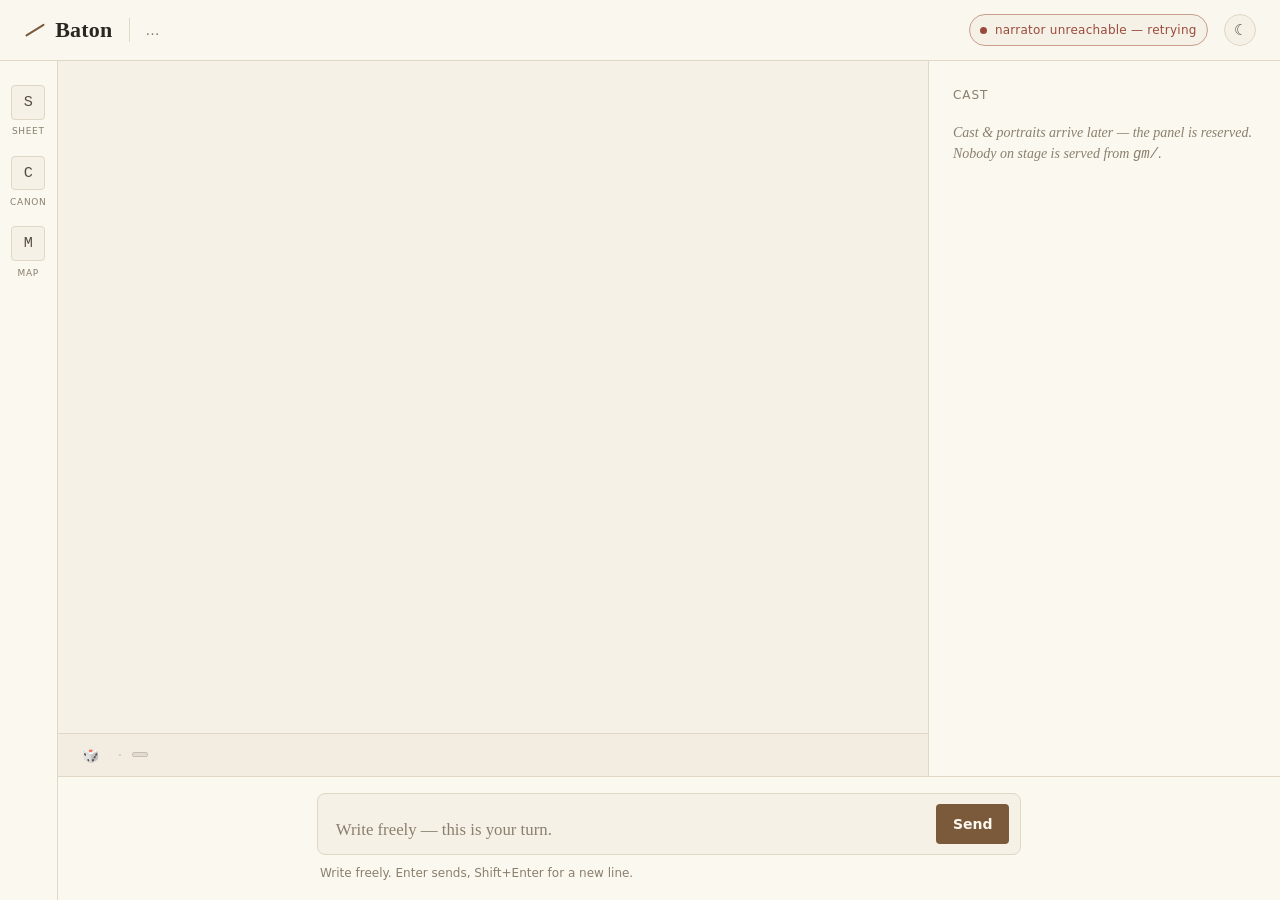
==== ui/index.html @ a48ba57d "Add ui/: browser viewport with a spoiler membrane A read-mostly observer for a Baton story. Closes t" ====
<!-- Baton UI — live app. Backend-driven (server.py) over Server-Sent
     Events. Same token contract + components as the showcase (demo.html);
     the demo apparatus and skin switcher are gone. A story ships its own
     skin as ui/theme.css, loaded below as /story/theme.css. -->
<!DOCTYPE html>
<html lang="en" data-theme="default" data-mode="light">
<head>
<meta charset="UTF-8">
<meta name="viewport" content="width=device-width, initial-scale=1">
<title>Baton</title>
<link rel="stylesheet" href="styles.css">
<!-- the story's own skin (404s harmlessly if the story ships none) -->
<link rel="stylesheet" href="/story/theme.css">
</head>
<body>
<div class="app" data-sheet="false">

  <!-- ============================ TOP BAR ============================ -->
  <header class="topbar">
    <span class="brand"><span class="brand__baton"></span>Baton</span>
    <span class="topbar__story" id="story-title">…</span>
    <span class="topbar__spacer"></span>

    <div class="session" id="session" data-state="connecting" title="Session state">
      <span class="session__dot"></span>
      <span id="session-label">connecting…</span>
    </div>

    <button class="mode-toggle" id="mode-toggle" title="Toggle light / dark">☾</button>
  </header>

  <!-- ============================ LEFT RAIL ============================ -->
  <nav class="rail" aria-label="Story files">
    <button class="rail__tab" data-pull="sheet" data-file="sheet.md" title="Sheet · sheet.md">
      <span class="rail__mark">S<span class="rail__live"></span></span>
      <span class="rail__name">Sheet</span>
    </button>
    <button class="rail__tab" data-pull="canon" data-file="surface.md" title="Canon · surface.md">
      <span class="rail__mark">C<span class="rail__live"></span></span>
      <span class="rail__name">Canon</span>
    </button>
    <button class="rail__tab" data-pull="map" data-file="map.md" title="Map · map.md">
      <span class="rail__mark">M<span class="rail__live"></span></span>
      <span class="rail__name">Map</span>
    </button>
  </nav>

  <!-- ============================ STREAM ============================ -->
  <main class="stream" id="stream">
    <div class="stream__inner">

      <!-- resume banner — a bookmark ribbon (shown only if the story ships ## Resume) -->
      <aside class="resume" id="resume" hidden>
        <span class="resume__ribbon"></span>
        <div class="resume__eyebrow">Resume · pick up the baton</div>
        <p class="resume__where" id="resume-where"></p>
        <p class="resume__next" id="resume-next-line" hidden>Next: <b id="resume-next"></b></p>
        <button class="resume__dismiss" id="resume-dismiss" title="Dismiss" aria-label="Dismiss">×</button>
      </aside>

      <!-- the story, appended in arrival order: prose / turn / roll -->
      <div id="stream-flow"></div>

    </div>
  </main>

  <!-- ============================ NOTARY ============================ -->
  <div class="notary" id="notary" title="GM provenance — that the world reacted, and when; never what" hidden>
    <span class="notary__glyph">🎲</span>
    <span class="notary__text" id="notary-text"></span>
    <span class="notary__sep">·</span>
    <span class="seal" id="notary-seal"></span>
    <span class="notary__time" id="notary-time"></span>
  </div>

  <!-- ============================ SIDEBAR (cast) ============================ -->
  <aside class="sidebar" id="sidebar">
    <div class="sidebar__inner">
      <section class="cast">
        <div class="panel__head"><span class="panel__title">Cast</span></div>
        <p class="cast__empty" id="cast-empty">Cast &amp; portraits arrive later — the panel is reserved. Nobody on stage is served from <span class="u-mono">gm/</span>.</p>
        <div class="cast__list" id="cast-list"></div>
      </section>
    </div>
  </aside>

  <!-- ============================ COMPOSER ============================ -->
  <div class="composer-bar">
    <div class="composer" id="composer" data-disabled="false">
      <div class="mobile-bar">
        <button class="mobile-bar__btn" data-pull="sheet">Sheet<span class="dot"></span></button>
        <button class="mobile-bar__btn" data-pull="canon">Canon</button>
        <button class="mobile-bar__btn" data-pull="map">Map</button>
        <button class="mobile-bar__btn" data-cast>Cast</button>
      </div>
      <div class="composer__chips"></div>
      <div class="composer__field">
        <textarea class="composer__input" id="composer-input" rows="1" placeholder="Write freely — this is your turn."></textarea>
        <button class="composer__send" id="composer-send">Send</button>
      </div>
      <p class="composer__hint" id="composer-hint"></p>
    </div>
  </div>

  <!-- ============================ PULL-OUT PANELS ============================ -->
  <div class="pullout" id="pullout" data-open="false" data-active="sheet" data-live="false">
    <div class="pullout__panel">
      <header class="pullout__head">
        <span class="pullout__title" id="pull-title">Sheet</span>
        <span class="pullout__file" id="pull-file">sheet.md</span>
        <span class="pullout__live" title="file changed"></span>
        <button class="pullout__close" id="pull-close" aria-label="Close">×</button>
      </header>
      <div class="pullout__body">
        <div class="pullout__doc" data-doc="sheet"><div class="md" id="drawer-sheet"></div></div>
        <div class="pullout__doc" data-doc="canon"><div class="md" id="drawer-canon"></div></div>
        <div class="pullout__doc" data-doc="map"><div class="md" id="drawer-map"></div></div>
      </div>
    </div>
  </div>
  <div class="pullout-backdrop" id="pullout-backdrop"></div>

  <div class="sheet-backdrop" id="sheet-backdrop"></div>
</div>

<script src="app.js"></script>
</body>
</html>
---- ui/styles.css ----
/* =====================================================================
   BATON UI — token contract + default theme + components
   ---------------------------------------------------------------------
   A story repo may ship `ui/theme.css`. That file overrides ONLY the
   custom properties declared in the THEME CONTRACT block below. No
   markup changes, no new selectors required. Everything the UI paints
   is derived from these tokens.

   Selectors:
     [data-theme="default"]                 default theme, light
     [data-theme="default"][data-mode=dark] default theme, dark
     [data-theme="greenmarch"]  etc.        a story skin (see themes/)

   The three story skins in themes/ are the acid test: three
   irreconcilable moods, zero markup difference.
   ===================================================================== */

/* ---------------------------------------------------------------------
   'Iowan Old Style' is an Apple system serif — the intended bookish
   reading face. Bind the family to the LOCALLY-INSTALLED font only:
   no file upload, no network fetch (honours the self-contained brief).
   Systems without it fall through to the Palatino/Charter/Georgia stack.
   --------------------------------------------------------------------- */
@font-face {
  font-family: "Iowan Old Style";
  src: local("Iowan Old Style"), local("IowanOldStyle"), local("Iowan Old Style Roman");
  font-weight: 400 700;
  font-style: normal;
  font-display: swap;
}

/* ---------------------------------------------------------------------
   THEME CONTRACT — default theme, light  (warm ivory, bookish, neutral)
   A story theme.css redeclares any subset of these on :root.
   --------------------------------------------------------------------- */
:root,
[data-theme="default"] {
  color-scheme: light;

  /* — surfaces — */
  --paper:        #f6f1e7;   /* the page */
  --paper-raised: #fbf8f0;   /* panels, cards, composer */
  --paper-sunken: #efe8d9;   /* wells, drawer bodies */
  --scrim:        rgba(43, 38, 32, 0.32);

  /* — ink — */
  --ink:       #2b2620;      /* primary reading text */
  --ink-soft:  #554d40;      /* secondary */
  --ink-faint: #8a7f6c;      /* meta, labels, timestamps */
  --rule:      #e0d7c4;      /* hairlines, dividers */
  --rule-firm: #cabfa7;

  /* — accent (links, active drawer, focus) — */
  --accent:      #7a5a3a;    /* a quiet oxblood-umber */
  --accent-soft: #b79a6f;
  --on-accent:   #fbf8f0;

  /* — roles — */
  --player-ink:  #3a4a3a;    /* the co-author's own hand */
  --player-mark: #7a5a3a;    /* their margin mark */
  --notary-ink:  #8a7f6c;    /* provenance line, deliberately quiet */
  --seal:        #6b6152;    /* git-hash chip */
  --live:        #5a7a4a;    /* file-changed pulse */
  --danger:      #9a4a3a;

  /* — selection — */
  --sel-bg:  #e6d9bd;
  --sel-ink: #2b2620;

  /* — type — */
  --font-body: "Iowan Old Style", "Palatino Linotype", Palatino,
               "Book Antiqua", Charter, Georgia, "Times New Roman", serif;
  --font-ui:   system-ui, -apple-system, "Segoe UI", Roboto, Helvetica,
               Arial, sans-serif;
  --font-mono: "SF Mono", ui-monospace, Menlo,
               Consolas, "Liberation Mono", monospace;
  --font-display: var(--font-body);

  --text-base: 1.1875rem;   /* 19px reading size */
  --text-xs:   0.75rem;
  --text-sm:   0.875rem;
  --text-lg:   1.375rem;
  --text-xl:   1.75rem;
  --text-2xl:  2.375rem;

  --leading: 1.72;          /* prose line-height */
  --leading-tight: 1.3;
  --measure: 38rem;         /* reading column width */
  --tracking-label: 0.08em; /* uppercase meta labels */
  --weight-body: 400;
  --weight-strong: 640;
  --heading-style: normal;  /* @kind other */
  --heading-caps: none;     /* @kind other */

  /* — ornament & shape — */
  --scene-break: "\275B \00a0 \275C";   /* @kind other */
  --scene-break-scale: 1; /* @kind other */
  --radius:     4px;
  --radius-lg:  8px;
  --card-border: 1px solid var(--rule);
  --elevation:  0 1px 2px rgba(43,38,32,.05), 0 8px 24px rgba(43,38,32,.06);
  --texture: none;          /* @kind other */
  --texture-blend: normal; /* @kind other */
  --accent-underline: currentColor;

  /* — dice — */
  --die-face: var(--paper-raised);
  --die-ink:  var(--ink);
  --die-edge: var(--rule-firm);

  /* — structural (not usually re-themed) — */
  --sidebar-w: 22rem;
  --rail-w: 3.6rem;
  --topbar-h: 3.5rem;
  --space-1: 0.375rem;
  --space-2: 0.625rem;
  --space-3: 1rem;
  --space-4: 1.5rem;
  --space-5: 2.25rem;
  --space-6: 3.5rem;
  --space-7: 5rem;
}

/* ---------------------------------------------------------------------
   Default theme — DARK  (warm near-black, same bookish soul)
   --------------------------------------------------------------------- */
[data-theme="default"][data-mode="dark"] {
  color-scheme: dark;

  --paper:        #191713;
  --paper-raised: #211e18;
  --paper-sunken: #131109;
  --scrim:        rgba(0, 0, 0, 0.55);

  --ink:       #e9e2d3;
  --ink-soft:  #b6ac98;
  --ink-faint: #7d7361;
  --rule:      #322d24;
  --rule-firm: #453e31;

  --accent:      #c79a68;
  --accent-soft: #6e5636;
  --on-accent:   #191713;

  --player-ink:  #a8bd9a;
  --player-mark: #c79a68;
  --notary-ink:  #7d7361;
  --seal:        #948a75;
  --live:        #8fb06f;
  --danger:      #d08a70;

  --sel-bg:  #3a3220;
  --sel-ink: #f3ecdd;

  --die-face: #2a251d;
  --die-ink:  #e9e2d3;
  --die-edge: #453e31;

  --elevation: 0 1px 2px rgba(0,0,0,.4), 0 10px 30px rgba(0,0,0,.45);
}

/* =====================================================================
   RESET & BASE
   ===================================================================== */
*, *::before, *::after { box-sizing: border-box; }
html, body { height: 100%; }
body {
  margin: 0;
  background: var(--paper);
  color: var(--ink);
  font-family: var(--font-body);
  font-size: var(--text-base);
  line-height: var(--leading);
  -webkit-font-smoothing: antialiased;
  text-rendering: optimizeLegibility;
}
/* page texture layer (scanlines / paper / etc via --texture) */
body::before {
  content: "";
  position: fixed;
  inset: 0;
  pointer-events: none;
  z-index: 9999;
  background: var(--texture);
  mix-blend-mode: var(--texture-blend);
  opacity: 1;
}
::selection { background: var(--sel-bg); color: var(--sel-ink); }
button, input, textarea, select { font: inherit; color: inherit; }
a { color: var(--accent); text-decoration-color: var(--accent-underline); text-underline-offset: 0.15em; }

.u-mono { font-family: var(--font-mono); }
.u-label {
  font-family: var(--font-ui);
  font-size: var(--text-xs);
  letter-spacing: var(--tracking-label);
  text-transform: uppercase;
  color: var(--ink-faint);
}

/* striped placeholder (portrait slots / image drops) */
.slot {
  background:
    repeating-linear-gradient(-45deg,
      color-mix(in oklab, var(--ink-faint) 16%, transparent) 0 6px,
      transparent 6px 12px),
    var(--paper-sunken);
  border: 1px dashed var(--rule-firm);
  border-radius: var(--radius);
  display: grid;
  place-items: center;
  color: var(--ink-faint);
  font-family: var(--font-mono);
  font-size: var(--text-xs);
  letter-spacing: 0.02em;
}

/* =====================================================================
   APP SHELL — the grid from the brief
   ===================================================================== */
.app {
  display: grid;
  height: 100dvh;
  grid-template-columns: var(--rail-w) minmax(0, 1fr) var(--sidebar-w);
  grid-template-rows: auto minmax(0, 1fr) auto auto;
  grid-template-areas:
    "topbar topbar   topbar"
    "rail   stream   sidebar"
    "rail   notary   sidebar"
    "rail   composer composer";
}
.topbar   { grid-area: topbar; z-index: 40; }
.stream   { grid-area: stream; overflow: auto; scroll-behavior: smooth; }
.notary   { grid-area: notary; }
.sidebar  { grid-area: sidebar; overflow: auto; border-left: 1px solid var(--rule); background: var(--paper-raised); }
.composer-bar { grid-area: composer; }

/* ---- left rail — pull-tabs for the on-disk story files ---- */
.rail {
  grid-area: rail;
  display: flex;
  flex-direction: column;
  align-items: center;
  gap: var(--space-3);
  padding: var(--space-4) 0;
  border-right: 1px solid var(--rule);
  background: var(--paper-raised);
  z-index: 36;
}
.rail__tab {
  position: relative;
  flex: 0 0 auto;
  display: flex;
  flex-direction: column;
  align-items: center;
  gap: 0.3rem;
  padding: 0;
  background: transparent;
  border: 0;
  cursor: pointer;
}
.rail__mark {
  position: relative;
  width: 2.15rem; height: 2.15rem;
  display: grid; place-items: center;
  border: 1px solid var(--rule);
  border-radius: var(--radius);
  background: var(--paper);
  font-family: var(--font-mono);
  font-size: 0.95rem;
  color: var(--ink-soft);
  transition: background 0.15s ease, color 0.15s ease, border-color 0.15s ease;
}
.rail__name {
  font-family: var(--font-ui);
  font-size: 0.56rem;
  letter-spacing: 0.08em;
  text-transform: uppercase;
  color: var(--ink-faint);
}
.rail__tab:hover .rail__mark { border-color: var(--rule-firm); color: var(--ink); }
.rail__tab.is-active .rail__mark { background: var(--accent); color: var(--on-accent); border-color: var(--accent); }
.rail__tab.is-active .rail__name { color: var(--accent); }
.rail__live {
  position: absolute; top: -3px; right: -3px;
  width: 7px; height: 7px; border-radius: 50%;
  background: var(--live);
  border: 1.5px solid var(--paper-raised);
  opacity: 0;
}
.rail__tab[data-live="true"] .rail__live { opacity: 1; animation: breathe 2.4s ease-in-out infinite; }

/* ---- pull-out panel — a story file, given room to breathe ---- */
.pullout {
  position: fixed;
  left: var(--rail-w);
  top: var(--topbar-h);
  bottom: 0;
  width: min(30rem, 58vw);
  z-index: 55;
  transform: translateX(calc(-100% - var(--rail-w) - 8px));
  transition: transform 0.3s cubic-bezier(.4, 0, .1, 1);
  will-change: transform;
}
.pullout[data-open="true"] { transform: none; box-shadow: 26px 0 60px rgba(0,0,0,.18); }
.pullout__panel {
  height: 100%;
  display: flex;
  flex-direction: column;
  background: var(--paper-raised);
  border-right: 1px solid var(--rule);
}
.pullout__head {
  display: flex; align-items: baseline; gap: 0.65rem;
  padding: var(--space-4) var(--space-4) var(--space-3) var(--space-5);
  border-bottom: 1px solid var(--rule);
}
.pullout__title { font-family: var(--font-display); font-style: var(--heading-style); text-transform: var(--heading-caps); font-weight: var(--weight-strong); font-size: var(--text-lg); }
.pullout__file { font-family: var(--font-mono); font-size: 0.72rem; color: var(--ink-faint); }
.pullout__live { align-self: center; width: 7px; height: 7px; border-radius: 50%; background: var(--live); opacity: 0; }
.pullout[data-live="true"] .pullout__live { opacity: 1; animation: breathe 2.4s ease-in-out infinite; }
.pullout__close { margin-left: auto; align-self: center; border: 0; background: transparent; color: var(--ink-faint); cursor: pointer; width: 2rem; height: 2rem; border-radius: var(--radius); font-size: 1.25rem; line-height: 1; }
.pullout__close:hover { background: var(--paper-sunken); color: var(--ink); }
.pullout__body { flex: 1; overflow: auto; padding: var(--space-5); }
.pullout__doc { display: none; }
.pullout[data-active="sheet"] [data-doc="sheet"],
.pullout[data-active="canon"] [data-doc="canon"],
.pullout[data-active="map"] [data-doc="map"] { display: block; }
.pullout .md { font-size: 1rem; line-height: 1.62; }
.pullout .map-slot { height: 18rem; }
.pullout-backdrop {
  position: fixed; inset: 0;
  left: var(--rail-w); top: var(--topbar-h);
  background: var(--scrim); opacity: 0; pointer-events: none;
  transition: opacity 0.25s ease; z-index: 52;
}
.pullout[data-open="true"] ~ .pullout-backdrop { opacity: 1; pointer-events: auto; }

/* ---- Top bar ---- */
.topbar {
  display: flex;
  align-items: center;
  gap: var(--space-3);
  padding: 0.7rem var(--space-4);
  border-bottom: 1px solid var(--rule);
  background: color-mix(in oklab, var(--paper-raised) 88%, transparent);
  backdrop-filter: blur(6px);
}
.brand {
  font-family: var(--font-display);
  font-size: var(--text-lg);
  font-weight: var(--weight-strong);
  letter-spacing: 0.01em;
  display: inline-flex;
  align-items: center;
  gap: 0.55rem;
}
.brand__baton {
  width: 1.4rem; height: 2px; border-radius: 2px;
  background: var(--accent);
  transform: rotate(-32deg);
  display: inline-block;
}
.topbar__story {
  font-family: var(--font-ui);
  font-size: var(--text-sm);
  color: var(--ink-faint);
  padding-left: var(--space-3);
  border-left: 1px solid var(--rule);
}
.topbar__spacer { flex: 1; }

/* session state pill */
.session {
  display: inline-flex;
  align-items: center;
  gap: 0.5rem;
  font-family: var(--font-ui);
  font-size: var(--text-xs);
  letter-spacing: 0.02em;
  color: var(--ink-soft);
  padding: 0.3rem 0.65rem;
  border: 1px solid var(--rule);
  border-radius: 999px;
  background: var(--paper);
}
.session__dot {
  width: 7px; height: 7px; border-radius: 50%;
  background: var(--live);
  box-shadow: 0 0 0 0 color-mix(in oklab, var(--live) 60%, transparent);
}
.session[data-state="watching"] .session__dot { animation: breathe 2.6s ease-in-out infinite; }
.session[data-state="connecting"] { color: var(--ink-faint); }
.session[data-state="connecting"] .session__dot { background: var(--ink-faint); animation: blink 1s steps(2) infinite; }
.session[data-state="error"] { color: var(--danger); border-color: color-mix(in oklab, var(--danger) 40%, var(--rule)); }
.session[data-state="error"] .session__dot { background: var(--danger); animation: none; }

@keyframes breathe {
  0%,100% { box-shadow: 0 0 0 0 color-mix(in oklab, var(--live) 55%, transparent); }
  50%     { box-shadow: 0 0 0 5px color-mix(in oklab, var(--live) 0%, transparent); }
}
@keyframes blink { 50% { opacity: 0.25; } }

/* skin switcher — demo apparatus, styled to sit quietly in chrome */
.skin {
  display: inline-flex;
  align-items: center;
  gap: 2px;
  background: var(--paper-sunken);
  border: 1px solid var(--rule);
  border-radius: 999px;
  padding: 2px;
}
.skin__btn {
  font-family: var(--font-ui);
  font-size: var(--text-xs);
  letter-spacing: 0.02em;
  color: var(--ink-soft);
  background: transparent;
  border: 0;
  padding: 0.32rem 0.7rem;
  border-radius: 999px;
  cursor: pointer;
  white-space: nowrap;
}
.skin__btn[aria-pressed="true"] {
  background: var(--paper-raised);
  color: var(--ink);
  box-shadow: var(--elevation);
}
.mode-toggle {
  border: 1px solid var(--rule);
  background: var(--paper);
  color: var(--ink-soft);
  width: 2rem; height: 2rem;
  border-radius: 999px;
  cursor: pointer;
  display: grid; place-items: center;
  font-size: 0.95rem;
}
.mode-toggle:disabled { opacity: 0.35; cursor: not-allowed; }

/* =====================================================================
   STORY STREAM
   ===================================================================== */
.stream__inner {
  max-width: var(--measure);
  margin: 0 auto;
  padding: var(--space-6) var(--space-4) var(--space-7);
}

/* ---- Resume banner — a bookmark ribbon, not an alert ---- */
.resume {
  position: relative;
  margin: 0 0 var(--space-6);
  padding: var(--space-3) var(--space-4) var(--space-3) calc(var(--space-4) + 6px);
  background: var(--paper-raised);
  border: 1px solid var(--rule);
  border-left: 3px solid var(--accent);
  border-radius: 0 var(--radius) var(--radius) 0;
  box-shadow: var(--elevation);
}
.resume[hidden] { display: none; }
.resume__ribbon {
  position: absolute;
  top: -1px; left: -1px;
  width: 3px; height: calc(100% + 2px);
  background: var(--accent);
}
.resume__eyebrow {
  font-family: var(--font-ui);
  font-size: var(--text-xs);
  letter-spacing: var(--tracking-label);
  text-transform: uppercase;
  color: var(--accent);
  margin-bottom: 0.35rem;
}
.resume__where { margin: 0; font-size: 1.02rem; line-height: 1.5; }
.resume__next {
  margin: 0.5rem 0 0;
  font-family: var(--font-ui);
  font-size: var(--text-sm);
  color: var(--ink-soft);
}
.resume__next b { color: var(--ink); font-weight: var(--weight-strong); }
.resume__dismiss {
  position: absolute;
  top: 0.5rem; right: 0.5rem;
  border: 0; background: transparent; cursor: pointer;
  color: var(--ink-faint);
  width: 1.7rem; height: 1.7rem; border-radius: var(--radius);
  font-size: 1.05rem; line-height: 1;
}
.resume__dismiss:hover { background: var(--paper-sunken); color: var(--ink); }

/* ---- scene heading ---- */
.scene-heading {
  font-family: var(--font-display);
  font-style: var(--heading-style);
  text-transform: var(--heading-caps);
  font-size: var(--text-xl);
  font-weight: var(--weight-strong);
  line-height: var(--leading-tight);
  letter-spacing: 0.005em;
  margin: 0 0 var(--space-4);
  color: var(--ink);
}

/* ---- model prose ---- */
.prose { margin: 0 0 var(--space-4); }
.prose p { margin: 0 0 var(--space-3); text-wrap: pretty; }
.prose p:last-child { margin-bottom: 0; }
.prose em { font-style: italic; }
.prose strong { font-weight: var(--weight-strong); }

/* ---- player turn — manuscript margin, not a bubble ---- */
.turn {
  position: relative;
  margin: var(--space-5) 0;
  padding-left: 3rem;
  border-left: 2px solid var(--accent-soft);
  color: var(--player-ink);
}
.turn__hand {
  position: absolute;
  left: 0.8rem;
  top: 0.28rem;
  font-family: var(--font-ui);
  font-size: var(--text-xs);
  letter-spacing: var(--tracking-label);
  text-transform: uppercase;
  color: var(--player-mark);
  white-space: nowrap;
}
.turn p { margin: 0; text-wrap: pretty; }

/* ---- scene break ornament ---- */
.scene-break {
  display: block;
  text-align: center;
  margin: var(--space-6) 0;
  color: var(--accent-soft);
  line-height: 1;
  user-select: none;
}
.scene-break::before {
  content: var(--scene-break);
  font-family: var(--font-display);
  font-size: calc(1.3rem * var(--scene-break-scale));
  letter-spacing: 0.35em;
}

/* ---- streaming cursor ---- */
.cursor {
  display: inline-block;
  width: 0.5ch;
  height: 1.05em;
  margin-left: 0.06em;
  vertical-align: -0.14em;
  background: var(--accent);
  animation: caret 1.05s steps(2) infinite;
}
@keyframes caret { 50% { opacity: 0; } }

/* ---- public dice roll (richer than the notary line) ---- */
.roll {
  display: flex;
  align-items: center;
  gap: var(--space-3);
  flex-wrap: wrap;
  margin: var(--space-5) 0;
  padding: var(--space-3) var(--space-4);
  background: var(--paper-raised);
  border: 1px solid var(--rule);
  border-radius: var(--radius-lg);
}
.roll__label {
  font-family: var(--font-ui);
  font-size: var(--text-xs);
  letter-spacing: var(--tracking-label);
  text-transform: uppercase;
  color: var(--ink-faint);
}
.roll__dice { display: inline-flex; gap: 0.4rem; }
.die {
  width: 2.15rem; height: 2.15rem;
  display: grid; place-items: center;
  background: var(--die-face);
  color: var(--die-ink);
  border: 1px solid var(--die-edge);
  border-radius: var(--radius);
  font-family: var(--font-mono);
  font-size: 1.05rem;
  font-weight: 600;
  box-shadow: inset 0 -2px 0 color-mix(in oklab, var(--die-edge) 55%, transparent);
}
.roll__op { color: var(--ink-faint); font-family: var(--font-mono); }
.roll__total {
  font-family: var(--font-mono);
  font-size: 1.25rem;
  font-weight: 700;
  color: var(--accent);
}
.roll__note {
  flex: 1 1 12rem;
  font-size: var(--text-sm);
  font-style: italic;
  color: var(--ink-soft);
  text-align: right;
}

/* =====================================================================
   NOTARY TICKER — one quiet line; notarization, not activity noise
   ===================================================================== */
.notary {
  display: flex;
  align-items: center;
  gap: 0.6rem;
  padding: 0.55rem var(--space-4);
  border-top: 1px solid var(--rule);
  background: color-mix(in oklab, var(--paper) 60%, var(--paper-sunken));
  color: var(--notary-ink);
  font-family: var(--font-ui);
  font-size: var(--text-sm);
  min-height: 2.6rem;
}
.notary__glyph { opacity: 0.8; }
.notary__text { color: var(--notary-ink); }
.notary__sep { color: var(--rule-firm); }
.seal {
  font-family: var(--font-mono);
  font-size: var(--text-xs);
  color: var(--seal);
  background: color-mix(in oklab, var(--seal) 12%, transparent);
  border: 1px solid color-mix(in oklab, var(--seal) 24%, transparent);
  padding: 0.1rem 0.45rem;
  border-radius: var(--radius);
}
.notary__time { margin-left: auto; color: var(--ink-faint); font-size: var(--text-xs); }

/* =====================================================================
   SIDEBAR — cast (pinned) + drawers
   ===================================================================== */
.sidebar__inner { padding: var(--space-4); display: flex; flex-direction: column; gap: var(--space-4); min-height: 100%; }

.panel__head {
  display: flex; align-items: center; gap: 0.5rem;
  margin-bottom: var(--space-3);
}
.panel__title {
  font-family: var(--font-ui);
  font-size: var(--text-xs);
  letter-spacing: var(--tracking-label);
  text-transform: uppercase;
  color: var(--ink-faint);
}

/* ---- cast ---- */
.cast__empty {
  font-size: var(--text-sm);
  color: var(--ink-faint);
  font-style: italic;
  margin: 0 0 var(--space-3);
  line-height: 1.5;
}
.cast__list { display: flex; flex-direction: column; gap: var(--space-3); }
.card {
  display: flex;
  flex-direction: column;
  background: var(--paper);
  border: var(--card-border);
  border-radius: var(--radius-lg);
  overflow: hidden;
}
.card__portrait {
  width: 100%;
  aspect-ratio: 4 / 3;
  height: auto;
  border-radius: 0;
  border: 0;
  border-bottom: 1px solid var(--rule);
}
.card__portrait.slot { font-size: var(--text-xs); }
.card__body { padding: 0.7rem 0.85rem 0.85rem; }
.card__name {
  font-family: var(--font-display);
  font-weight: var(--weight-strong);
  font-size: 1.05rem;
  line-height: 1.2;
}
.card__desc { font-size: var(--text-sm); color: var(--ink-soft); line-height: 1.4; margin-top: 0.25rem; }
.card--ghost {
  border-style: dashed;
  background: transparent;
  color: var(--ink-faint);
  font-family: var(--font-ui);
  font-size: var(--text-xs);
  align-items: center;
  justify-content: center;
  text-align: center;
  min-height: 5rem;
  padding: var(--space-4) var(--space-3);
}

/* ---- inline scene illustration (expand / collapse) ---- */
.figure {
  margin: var(--space-5) 0;
  border: 1px solid var(--rule);
  border-radius: var(--radius-lg);
  background: var(--paper-raised);
  overflow: hidden;
}
.figure__bar {
  width: 100%;
  display: flex; align-items: center; gap: 0.65rem;
  padding: 0.6rem 0.85rem;
  background: transparent; border: 0; cursor: pointer; text-align: left;
}
.figure__chev { color: var(--ink-faint); transition: transform 0.18s ease; font-size: 0.8rem; }
.figure[data-open="true"] .figure__chev { transform: rotate(90deg); }
.figure__label {
  font-family: var(--font-ui);
  font-size: var(--text-xs);
  letter-spacing: var(--tracking-label);
  text-transform: uppercase;
  color: var(--ink-faint);
}
.figure__cap { flex: 1; font-size: var(--text-sm); color: var(--ink-soft); font-style: italic; }
.figure__media { display: none; padding: 0 0.85rem 0.85rem; }
.figure[data-open="true"] .figure__media { display: block; }
.figure__slot { width: 100%; aspect-ratio: 16 / 9; }
.figure__caption {
  margin-top: 0.55rem;
  font-family: var(--font-ui);
  font-size: var(--text-xs);
  color: var(--ink-faint);
  text-align: center;
  line-height: 1.45;
}

/* rendered-markdown inside pull-out panels (sheet/canon) */
.md { font-size: 0.92rem; line-height: 1.55; color: var(--ink-soft); }
.md :first-child { margin-top: 0; }
.md :last-child { margin-bottom: 0; }
.md p { margin: 0 0 0.55rem; }
.md strong { color: var(--ink); font-weight: var(--weight-strong); font-family: var(--font-display); }
.md em { font-style: italic; color: var(--ink-faint); }
.md .stat-row { display: flex; justify-content: space-between; gap: 1rem; padding: 0.18rem 0; border-bottom: 1px dotted var(--rule); font-family: var(--font-mono); font-size: 0.85rem; color: var(--ink); }
.md .pips { letter-spacing: 0.12em; color: var(--accent); }
.map-slot { height: 8rem; }

/* =====================================================================
   COMPOSER
   ===================================================================== */
.composer-bar {
  border-top: 1px solid var(--rule);
  background: var(--paper-raised);
  padding: var(--space-3) var(--space-4);
}
.composer {
  max-width: calc(var(--measure) + 6rem);
  margin: 0 auto;
}
.composer__chips {
  /* reserved room for future suggested-reply chips — leave room, don't build */
  min-height: 0;
  margin-bottom: 0;
}
.composer__field {
  display: flex;
  align-items: flex-end;
  gap: var(--space-3);
  background: var(--paper);
  border: 1px solid var(--rule);
  border-radius: var(--radius-lg);
  padding: 0.65rem 0.65rem 0.65rem var(--space-3);
  transition: border-color 0.15s ease, box-shadow 0.15s ease;
}
.composer__field:focus-within {
  border-color: var(--accent-soft);
  box-shadow: 0 0 0 3px color-mix(in oklab, var(--accent) 16%, transparent);
}
.composer__input {
  flex: 1;
  border: 0; outline: 0; background: transparent;
  resize: none;
  font-family: var(--font-body);
  font-size: 1.05rem;
  line-height: 1.5;
  color: var(--ink);
  max-height: 9rem;
  min-height: 1.5em;
}
.composer__input::placeholder { color: var(--ink-faint); }
.composer__send {
  flex: none;
  border: 0;
  background: var(--accent);
  color: var(--on-accent);
  font-family: var(--font-ui);
  font-size: var(--text-sm);
  font-weight: 600;
  padding: 0.5rem 1.05rem;
  border-radius: var(--radius);
  cursor: pointer;
}
.composer__send:hover { filter: brightness(1.06); }
.composer__hint {
  font-family: var(--font-ui);
  font-size: var(--text-xs);
  color: var(--ink-faint);
  margin: 0.5rem 0.2rem 0;
  min-height: 1.1em;
}
/* model-is-writing / disabled */
.composer[data-disabled="true"] .composer__field {
  opacity: 0.6;
  background: var(--paper-sunken);
}
.composer[data-disabled="true"] .composer__input,
.composer[data-disabled="true"] .composer__send { pointer-events: none; }
.composer[data-disabled="true"] .composer__send { background: var(--ink-faint); }

/* =====================================================================
   DEMO APPARATUS — clearly scaffolding, not part of the app
   ===================================================================== */
.demo {
  position: fixed;
  left: calc(var(--rail-w) + var(--space-3));
  bottom: 6.75rem;
  z-index: 50;
  font-family: var(--font-ui);
  background: var(--paper-raised);
  border: 1px solid var(--rule);
  border-radius: var(--radius-lg);
  box-shadow: var(--elevation);
  padding: 0.6rem 0.75rem;
  display: flex;
  flex-direction: column;
  gap: 0.5rem;
  max-width: 15rem;
}
.demo__label { font-size: 0.62rem; letter-spacing: var(--tracking-label); text-transform: uppercase; color: var(--ink-faint); }
.demo__row { display: flex; gap: 0.3rem; flex-wrap: wrap; }
.demo__btn {
  font-size: var(--text-xs);
  padding: 0.28rem 0.5rem;
  border: 1px solid var(--rule);
  background: var(--paper);
  color: var(--ink-soft);
  border-radius: var(--radius);
  cursor: pointer;
}
.demo__btn[aria-pressed="true"] { background: var(--accent); color: var(--on-accent); border-color: var(--accent); }
.demo__collapse {
  position: absolute; top: 0.35rem; right: 0.4rem;
  border: 0; background: transparent; color: var(--ink-faint); cursor: pointer; font-size: 0.8rem;
}
.demo[data-collapsed="true"] .demo__body { display: none; }

/* =====================================================================
   RESPONSIVE — degrade to phone: sidebar → bottom sheet, cast collapses
   ===================================================================== */
.mobile-bar { display: none; }
.sheet-backdrop { display: none; }

@media (max-width: 860px) {
  .app {
    grid-template-columns: 1fr;
    grid-template-rows: auto minmax(0,1fr) auto auto;
    grid-template-areas:
      "topbar"
      "stream"
      "notary"
      "composer";
  }
  .rail { display: none; }
  .topbar__story { display: none; }
  :root, [data-theme] { --measure: 34rem; }

  /* cast sidebar + pull-out both become bottom sheets */
  .sidebar {
    position: fixed; left: 0; right: 0; bottom: 0;
    height: 80dvh;
    border-left: 0; border-top: 1px solid var(--rule);
    border-radius: var(--radius-lg) var(--radius-lg) 0 0;
    box-shadow: 0 -12px 40px rgba(0,0,0,.28);
    transform: translateY(100%);
    transition: transform 0.28s ease;
    z-index: 60;
  }
  .app[data-sheet="true"] .sidebar { transform: translateY(0); }
  .sidebar__inner::before, .pullout__panel::before {
    content: "";
    display: block; flex: none;
    width: 2.5rem; height: 4px; border-radius: 999px;
    background: var(--rule-firm);
    margin: 0 auto 0.75rem;
  }
  .sheet-backdrop {
    position: fixed; inset: 0; background: var(--scrim);
    z-index: 55; opacity: 0; pointer-events: none; transition: opacity 0.24s ease;
  }
  .app[data-sheet="true"] .sheet-backdrop { display: block; opacity: 1; pointer-events: auto; }

  /* pull-out slides up from the bottom on phones */
  .pullout {
    left: 0; right: 0; top: auto; bottom: 0;
    width: auto; height: 82dvh;
    transform: translateY(100%);
    transition: transform 0.28s ease;
    border-radius: var(--radius-lg) var(--radius-lg) 0 0;
    overflow: hidden;
    z-index: 60;
  }
  .pullout[data-open="true"] { transform: translateY(0); box-shadow: 0 -12px 40px rgba(0,0,0,.28); }
  .pullout__panel { border-right: 0; border-radius: inherit; }
  .pullout-backdrop { left: 0; top: 0; z-index: 55; }

  /* mobile file / cast bar sits atop the composer */
  .mobile-bar {
    display: flex; gap: 0.4rem; flex-wrap: wrap;
    margin-bottom: 0.6rem;
  }
  .mobile-bar__btn {
    position: relative;
    font-family: var(--font-ui);
    font-size: var(--text-sm);
    border: 1px solid var(--rule);
    background: var(--paper);
    color: var(--ink-soft);
    padding: 0.45rem 0.8rem;
    border-radius: var(--radius);
    cursor: pointer;
  }
  .mobile-bar__btn .dot {
    display: inline-block; width: 6px; height: 6px; border-radius: 50%;
    background: var(--live); margin-left: 0.4rem; vertical-align: middle;
  }
  .demo { max-width: 11rem; left: auto; right: var(--space-3); bottom: 6.5rem; }
}

@media (max-width: 480px) {
  :root, [data-theme] { --text-base: 1.09rem; --measure: 100%; }
  .stream__inner { padding: var(--space-5) var(--space-3) var(--space-6); }
  .roll__note { text-align: left; flex-basis: 100%; }
  .turn__hand { position: static; transform: none; display: block; margin-bottom: 0.25rem; }
}

/* =====================================================================
   MOTION SAFETY
   ===================================================================== */
@media (prefers-reduced-motion: reduce) {
  *, *::before, *::after { animation-duration: 0.001ms !important; animation-iteration-count: 1 !important; transition-duration: 0.001ms !important; scroll-behavior: auto !important; }
  .cursor { opacity: 1; }
  .session__dot, .rail__live, .pullout__live { animation: none !important; }
}
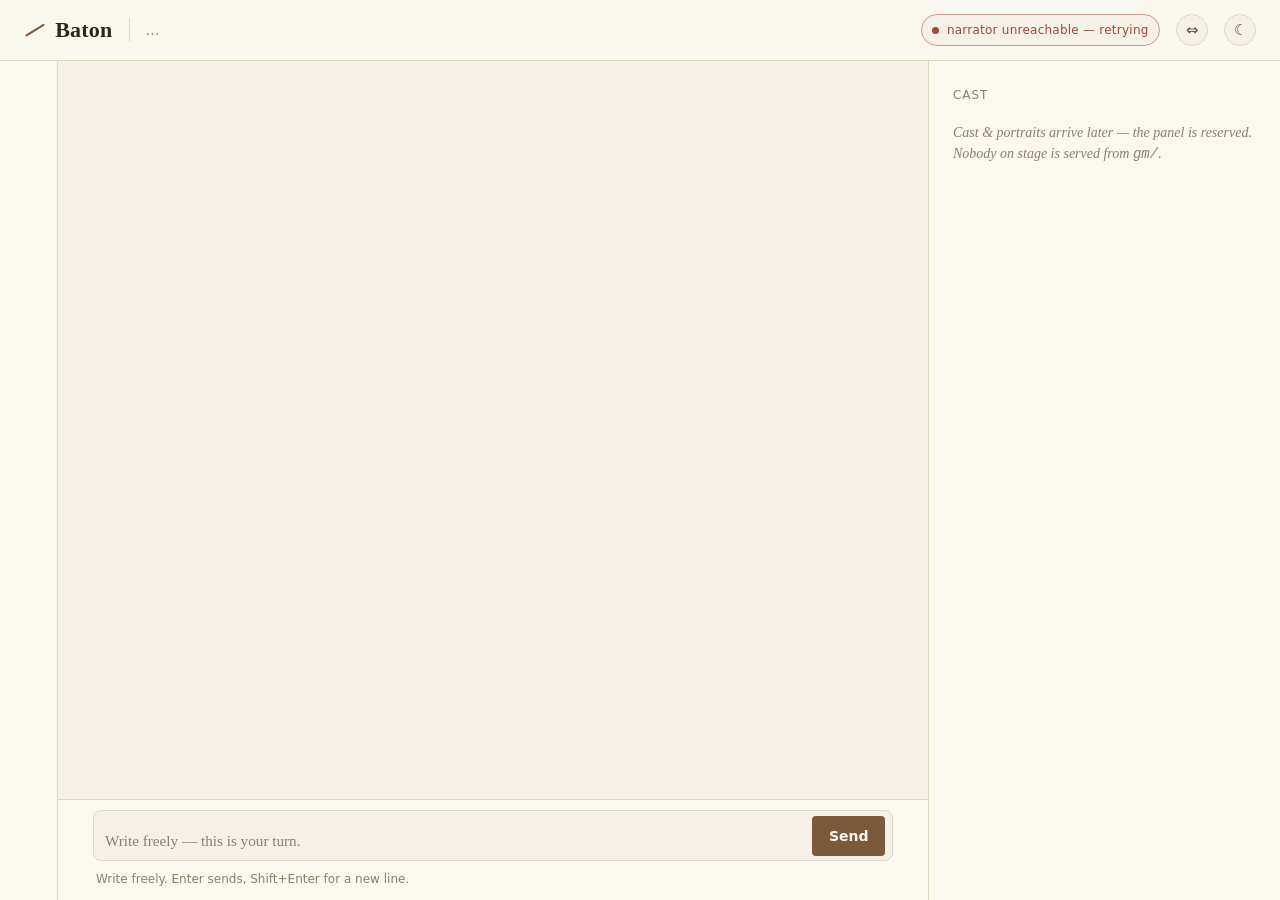
==== commit bbbb4931: "ui: hands-on polish + open-ended drawers Field feedback from running the observer against a live gam" ====
--- a/ui/index.html
+++ b/ui/index.html
@@ -26,24 +26,14 @@
       <span id="session-label">connecting…</span>
     </div>
 
+    <button class="mode-toggle" id="width-toggle" title="Toggle full-width reading">⇔</button>
     <button class="mode-toggle" id="mode-toggle" title="Toggle light / dark">☾</button>
   </header>
 
   <!-- ============================ LEFT RAIL ============================ -->
-  <nav class="rail" aria-label="Story files">
-    <button class="rail__tab" data-pull="sheet" data-file="sheet.md" title="Sheet · sheet.md">
-      <span class="rail__mark">S<span class="rail__live"></span></span>
-      <span class="rail__name">Sheet</span>
-    </button>
-    <button class="rail__tab" data-pull="canon" data-file="surface.md" title="Canon · surface.md">
-      <span class="rail__mark">C<span class="rail__live"></span></span>
-      <span class="rail__name">Canon</span>
-    </button>
-    <button class="rail__tab" data-pull="map" data-file="map.md" title="Map · map.md">
-      <span class="rail__mark">M<span class="rail__live"></span></span>
-      <span class="rail__name">Map</span>
-    </button>
-  </nav>
+  <!-- tabs are built at runtime, one per drawer the server announces
+       (built-ins + any ui/drawers/*.md). Cloned from #tpl-rail-tab. -->
+  <nav class="rail" id="rail" aria-label="Story files"></nav>
 
   <!-- ============================ STREAM ============================ -->
   <main class="stream" id="stream">
@@ -86,11 +76,10 @@
 
   <!-- ============================ COMPOSER ============================ -->
   <div class="composer-bar">
+    <div class="resizer resizer--row" id="rz-composer" title="Drag to resize the input"></div>
     <div class="composer" id="composer" data-disabled="false">
       <div class="mobile-bar">
-        <button class="mobile-bar__btn" data-pull="sheet">Sheet<span class="dot"></span></button>
-        <button class="mobile-bar__btn" data-pull="canon">Canon</button>
-        <button class="mobile-bar__btn" data-pull="map">Map</button>
+        <span class="mobile-drawers" id="mobile-drawers"></span>
         <button class="mobile-bar__btn" data-cast>Cast</button>
       </div>
       <div class="composer__chips"></div>
@@ -111,17 +100,31 @@
         <span class="pullout__live" title="file changed"></span>
         <button class="pullout__close" id="pull-close" aria-label="Close">×</button>
       </header>
-      <div class="pullout__body">
-        <div class="pullout__doc" data-doc="sheet"><div class="md" id="drawer-sheet"></div></div>
-        <div class="pullout__doc" data-doc="canon"><div class="md" id="drawer-canon"></div></div>
-        <div class="pullout__doc" data-doc="map"><div class="md" id="drawer-map"></div></div>
-      </div>
+      <!-- one pane per drawer, built at runtime from #tpl-drawer-pane -->
+      <div class="pullout__body" id="pullout-body"></div>
     </div>
   </div>
   <div class="pullout-backdrop" id="pullout-backdrop"></div>
 
   <div class="sheet-backdrop" id="sheet-backdrop"></div>
+
+  <!-- resize handle on the cast panel's left edge -->
+  <div class="resizer resizer--col" id="rz-sidebar" title="Drag to resize the cast panel"></div>
 </div>
+
+<!-- ===================== DRAWER TEMPLATES (cloned per drawer) ===================== -->
+<template id="tpl-rail-tab">
+  <button class="rail__tab">
+    <span class="rail__mark"><span class="rail__letter"></span><span class="rail__live"></span></span>
+    <span class="rail__name"></span>
+  </button>
+</template>
+<template id="tpl-mobile-drawer">
+  <button class="mobile-bar__btn"><span class="mobile-bar__label"></span><span class="dot"></span></button>
+</template>
+<template id="tpl-drawer-pane">
+  <div class="pullout__doc"><div class="md"></div></div>
+</template>
 
 <script src="app.js"></script>
 </body>
--- a/ui/styles.css
+++ b/ui/styles.css
@@ -76,7 +76,7 @@
                Consolas, "Liberation Mono", monospace;
   --font-display: var(--font-body);
 
-  --text-base: 1.1875rem;   /* 19px reading size */
+  --text-base: 1.0625rem;   /* 17px reading size */
   --text-xs:   0.75rem;
   --text-sm:   0.875rem;
   --text-lg:   1.375rem;
@@ -85,7 +85,7 @@
 
   --leading: 1.72;          /* prose line-height */
   --leading-tight: 1.3;
-  --measure: 38rem;         /* reading column width */
+  --measure: 44rem;         /* reading column width */
   --tracking-label: 0.08em; /* uppercase meta labels */
   --weight-body: 400;
   --weight-strong: 640;
@@ -188,6 +188,13 @@
 ::selection { background: var(--sel-bg); color: var(--sel-ink); }
 button, input, textarea, select { font: inherit; color: inherit; }
 a { color: var(--accent); text-decoration-color: var(--accent-underline); text-underline-offset: 0.15em; }
+/* The [hidden] attribute is the accessible way to drop an element, but its
+   UA rule (specificity 0,1,0) ties with component display rules like
+   .rail__tab{display:flex} and loses on source order. Re-assert it for just
+   those elements with an attribute selector (0,2,0) — no !important needed. */
+.rail__tab[hidden],
+.mobile-bar__btn[hidden],
+.notary[hidden] { display: none; }
 
 .u-mono { font-family: var(--font-mono); }
 .u-label {
@@ -220,6 +227,7 @@
    ===================================================================== */
 .app {
   display: grid;
+  position: relative;
   height: 100dvh;
   grid-template-columns: var(--rail-w) minmax(0, 1fr) var(--sidebar-w);
   grid-template-rows: auto minmax(0, 1fr) auto auto;
@@ -227,7 +235,7 @@
     "topbar topbar   topbar"
     "rail   stream   sidebar"
     "rail   notary   sidebar"
-    "rail   composer composer";
+    "rail   composer sidebar";
 }
 .topbar   { grid-area: topbar; z-index: 40; }
 .stream   { grid-area: stream; overflow: auto; scroll-behavior: smooth; }
@@ -296,7 +304,7 @@
   left: var(--rail-w);
   top: var(--topbar-h);
   bottom: 0;
-  width: min(30rem, 58vw);
+  width: min(42rem, 74vw);
   z-index: 55;
   transform: translateX(calc(-100% - var(--rail-w) - 8px));
   transition: transform 0.3s cubic-bezier(.4, 0, .1, 1);
@@ -312,7 +320,7 @@
 }
 .pullout__head {
   display: flex; align-items: baseline; gap: 0.65rem;
-  padding: var(--space-4) var(--space-4) var(--space-3) var(--space-5);
+  padding: var(--space-4) var(--space-4) var(--space-3) var(--space-4);
   border-bottom: 1px solid var(--rule);
 }
 .pullout__title { font-family: var(--font-display); font-style: var(--heading-style); text-transform: var(--heading-caps); font-weight: var(--weight-strong); font-size: var(--text-lg); }
@@ -321,12 +329,11 @@
 .pullout[data-live="true"] .pullout__live { opacity: 1; animation: breathe 2.4s ease-in-out infinite; }
 .pullout__close { margin-left: auto; align-self: center; border: 0; background: transparent; color: var(--ink-faint); cursor: pointer; width: 2rem; height: 2rem; border-radius: var(--radius); font-size: 1.25rem; line-height: 1; }
 .pullout__close:hover { background: var(--paper-sunken); color: var(--ink); }
-.pullout__body { flex: 1; overflow: auto; padding: var(--space-5); }
+.pullout__body { flex: 1; overflow: auto; padding: var(--space-4) var(--space-4) var(--space-5); }
 .pullout__doc { display: none; }
-.pullout[data-active="sheet"] [data-doc="sheet"],
-.pullout[data-active="canon"] [data-doc="canon"],
-.pullout[data-active="map"] [data-doc="map"] { display: block; }
-.pullout .md { font-size: 1rem; line-height: 1.62; }
+.pullout__doc.is-active { display: block; }
+.mobile-drawers { display: contents; }   /* children join the mobile-bar flex */
+.pullout .md { font-size: 0.9rem; line-height: 1.55; }
 .pullout .map-slot { height: 18rem; }
 .pullout-backdrop {
   position: fixed; inset: 0;
@@ -439,6 +446,11 @@
   font-size: 0.95rem;
 }
 .mode-toggle:disabled { opacity: 0.35; cursor: not-allowed; }
+.mode-toggle.is-on { background: var(--accent); color: var(--on-accent); border-color: var(--accent); }
+
+/* full-width reading — drop the line-length cap so prose fills the stream */
+.app.wide-reading .stream__inner { max-width: none; }
+.app.wide-reading .composer { max-width: none; }
 
 /* =====================================================================
    STORY STREAM
@@ -446,7 +458,7 @@
 .stream__inner {
   max-width: var(--measure);
   margin: 0 auto;
-  padding: var(--space-6) var(--space-4) var(--space-7);
+  padding: var(--space-5) var(--space-5) var(--space-7);
 }
 
 /* ---- Resume banner — a bookmark ribbon, not an alert ---- */
@@ -753,10 +765,40 @@
    COMPOSER
    ===================================================================== */
 .composer-bar {
+  position: relative;
   border-top: 1px solid var(--rule);
   background: var(--paper-raised);
-  padding: var(--space-3) var(--space-4);
-}
+  padding: var(--space-2) var(--space-3);
+}
+
+/* =====================================================================
+   RESIZE HANDLES — drag the cast / composer boundaries
+   ===================================================================== */
+.resizer {
+  position: absolute;
+  z-index: 45;
+  background: transparent;
+  touch-action: none;
+  transition: background 0.12s ease;
+}
+.resizer:hover,
+.resizer.dragging { background: color-mix(in oklab, var(--accent) 45%, transparent); }
+/* vertical divider on the cast's left edge — drag left/right */
+.resizer--col {
+  top: var(--topbar-h); bottom: 0;
+  right: var(--sidebar-w);
+  width: 7px; margin-right: -3px;
+  cursor: ew-resize;
+}
+/* horizontal divider on the composer's top edge — drag up/down */
+.resizer--row {
+  top: 0; left: 0; right: 0;
+  height: 7px; margin-top: -4px;
+  cursor: ns-resize;
+}
+/* while dragging: kill selection + transitions everywhere */
+.app.resizing, .app.resizing * { user-select: none; }
+.app.resizing .stream { scroll-behavior: auto; }
 .composer {
   max-width: calc(var(--measure) + 6rem);
   margin: 0 auto;
@@ -769,11 +811,11 @@
 .composer__field {
   display: flex;
   align-items: flex-end;
-  gap: var(--space-3);
+  gap: var(--space-2);
   background: var(--paper);
   border: 1px solid var(--rule);
   border-radius: var(--radius-lg);
-  padding: 0.65rem 0.65rem 0.65rem var(--space-3);
+  padding: 0.3rem 0.4rem 0.3rem 0.7rem;
   transition: border-color 0.15s ease, box-shadow 0.15s ease;
 }
 .composer__field:focus-within {
@@ -785,11 +827,12 @@
   border: 0; outline: 0; background: transparent;
   resize: none;
   font-family: var(--font-body);
-  font-size: 1.05rem;
-  line-height: 1.5;
+  font-size: 0.95rem;
+  line-height: 1.45;
   color: var(--ink);
-  max-height: 9rem;
+  max-height: 11rem;
   min-height: 1.5em;
+  padding: 0.25rem 0;
 }
 .composer__input::placeholder { color: var(--ink-faint); }
 .composer__send {
@@ -875,6 +918,7 @@
       "composer";
   }
   .rail { display: none; }
+  .resizer { display: none; }
   .topbar__story { display: none; }
   :root, [data-theme] { --measure: 34rem; }
 
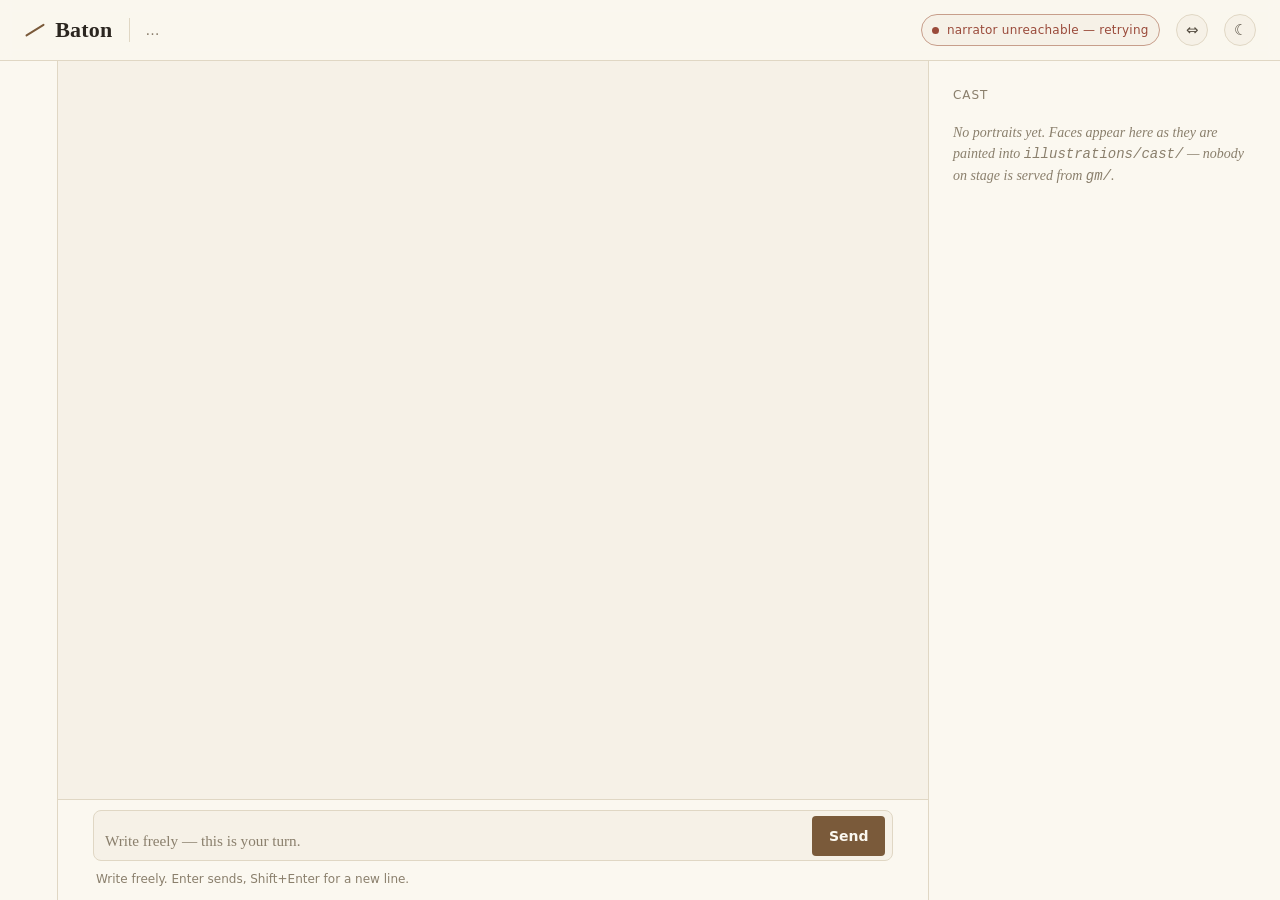
==== commit ab07a7d6: "ui: illustrations in the stream + the cast panel comes alive The observer serves images under illust" ====
--- a/ui/index.html
+++ b/ui/index.html
@@ -1,6 +1,5 @@
 <!-- Baton UI — live app. Backend-driven (server.py) over Server-Sent
-     Events. Same token contract + components as the showcase (demo.html);
-     the demo apparatus and skin switcher are gone. A story ships its own
+     Events. One markup, reskinned from CSS tokens: a story ships its own
      skin as ui/theme.css, loaded below as /story/theme.css. -->
 <!DOCTYPE html>
 <html lang="en" data-theme="default" data-mode="light">
@@ -39,6 +38,19 @@
   <main class="stream" id="stream">
     <div class="stream__inner">
 
+      <!-- founding banner — shown when the server scaffolded a fresh story -->
+      <aside class="resume founding" id="founding" hidden>
+        <span class="resume__ribbon"></span>
+        <div class="resume__eyebrow">Founding · new story</div>
+        <p class="resume__where" id="founding-where"></p>
+        <ol class="founding__steps">
+          <li>Co-design <b>surface.md</b> with the narrator — setting, tone, what the player starts holding</li>
+          <li>Fill in <b>sheet.md</b> — the player character</li>
+          <li>Rules-game: the GM then seals <b>gm/</b> alone; its commit hash appears in the notary below</li>
+        </ol>
+        <button class="resume__dismiss" id="founding-dismiss" title="Dismiss" aria-label="Dismiss">×</button>
+      </aside>
+
       <!-- resume banner — a bookmark ribbon (shown only if the story ships ## Resume) -->
       <aside class="resume" id="resume" hidden>
         <span class="resume__ribbon"></span>
@@ -68,7 +80,7 @@
     <div class="sidebar__inner">
       <section class="cast">
         <div class="panel__head"><span class="panel__title">Cast</span></div>
-        <p class="cast__empty" id="cast-empty">Cast &amp; portraits arrive later — the panel is reserved. Nobody on stage is served from <span class="u-mono">gm/</span>.</p>
+        <p class="cast__empty" id="cast-empty">No portraits yet. Faces appear here as they are painted into <span class="u-mono">illustrations/cast/</span> — nobody on stage is served from <span class="u-mono">gm/</span>.</p>
         <div class="cast__list" id="cast-list"></div>
       </section>
     </div>
--- a/ui/styles.css
+++ b/ui/styles.css
@@ -408,33 +408,6 @@
 }
 @keyframes blink { 50% { opacity: 0.25; } }
 
-/* skin switcher — demo apparatus, styled to sit quietly in chrome */
-.skin {
-  display: inline-flex;
-  align-items: center;
-  gap: 2px;
-  background: var(--paper-sunken);
-  border: 1px solid var(--rule);
-  border-radius: 999px;
-  padding: 2px;
-}
-.skin__btn {
-  font-family: var(--font-ui);
-  font-size: var(--text-xs);
-  letter-spacing: 0.02em;
-  color: var(--ink-soft);
-  background: transparent;
-  border: 0;
-  padding: 0.32rem 0.7rem;
-  border-radius: 999px;
-  cursor: pointer;
-  white-space: nowrap;
-}
-.skin__btn[aria-pressed="true"] {
-  background: var(--paper-raised);
-  color: var(--ink);
-  box-shadow: var(--elevation);
-}
 .mode-toggle {
   border: 1px solid var(--rule);
   background: var(--paper);
@@ -504,6 +477,20 @@
   font-size: 1.05rem; line-height: 1;
 }
 .resume__dismiss:hover { background: var(--paper-sunken); color: var(--ink); }
+
+/* founding banner — a variant of the ribbon for a freshly scaffolded story */
+.resume.founding { border-left-color: var(--accent-soft); }
+.founding .resume__ribbon { background: var(--accent-soft); }
+.founding__steps {
+  margin: 0.6rem 0 0;
+  padding-left: 1.3rem;
+  font-family: var(--font-ui);
+  font-size: var(--text-sm);
+  color: var(--ink-soft);
+  line-height: 1.5;
+}
+.founding__steps li { margin: 0.15rem 0; }
+.founding__steps b { color: var(--ink); font-family: var(--font-mono); font-size: 0.85em; font-weight: var(--weight-strong); }
 
 /* ---- scene heading ---- */
 .scene-heading {
@@ -545,6 +532,32 @@
   white-space: nowrap;
 }
 .turn p { margin: 0; text-wrap: pretty; }
+/* optimistic echo: faded until the transcript confirms the turn landed */
+.turn[data-pending="true"] { opacity: 0.55; }
+
+/* "the narrator is writing" indicator — feedback while a model works */
+.working {
+  display: flex;
+  align-items: center;
+  gap: 0.6rem;
+  margin: var(--space-4) 0;
+  color: var(--ink-faint);
+  font-family: var(--font-ui);
+  font-size: var(--text-sm);
+  font-style: italic;
+}
+.working__dots { display: inline-flex; gap: 0.3rem; }
+.working__dots i {
+  width: 0.42rem; height: 0.42rem; border-radius: 50%;
+  background: var(--accent); display: inline-block;
+  animation: workdot 1.2s ease-in-out infinite;
+}
+.working__dots i:nth-child(2) { animation-delay: 0.18s; }
+.working__dots i:nth-child(3) { animation-delay: 0.36s; }
+@keyframes workdot {
+  0%, 100% { opacity: 0.3; transform: translateY(0); }
+  50%      { opacity: 1; transform: translateY(-3px); }
+}
 
 /* ---- scene break ornament ---- */
 .scene-break {
@@ -691,6 +704,9 @@
   border-radius: 0;
   border: 0;
   border-bottom: 1px solid var(--rule);
+  object-fit: cover;          /* portraits render 3:4 — crop, biased to the face */
+  object-position: center 22%;
+  display: block;
 }
 .card__portrait.slot { font-size: var(--text-xs); }
 .card__body { padding: 0.7rem 0.85rem 0.85rem; }
@@ -741,6 +757,12 @@
 .figure__media { display: none; padding: 0 0.85rem 0.85rem; }
 .figure[data-open="true"] .figure__media { display: block; }
 .figure__slot { width: 100%; aspect-ratio: 16 / 9; }
+.figure__img, .figure__media img {
+  width: 100%;
+  height: auto;
+  display: block;
+  border-radius: var(--radius);
+}
 .figure__caption {
   margin-top: 0.55rem;
   font-family: var(--font-ui);
@@ -759,6 +781,9 @@
 .md em { font-style: italic; color: var(--ink-faint); }
 .md .stat-row { display: flex; justify-content: space-between; gap: 1rem; padding: 0.18rem 0; border-bottom: 1px dotted var(--rule); font-family: var(--font-mono); font-size: 0.85rem; color: var(--ink); }
 .md .pips { letter-spacing: 0.12em; color: var(--accent); }
+.md .md-figure { margin: 0.75rem 0; }
+.md .md-figure img { max-width: 100%; height: auto; display: block; border-radius: var(--radius); border: 1px solid var(--rule); }
+.md .md-figure figcaption { margin-top: 0.35rem; font-family: var(--font-ui); font-size: var(--text-xs); color: var(--ink-faint); text-align: center; }
 .map-slot { height: 8rem; }
 
 /* =====================================================================
@@ -863,43 +888,6 @@
 .composer[data-disabled="true"] .composer__input,
 .composer[data-disabled="true"] .composer__send { pointer-events: none; }
 .composer[data-disabled="true"] .composer__send { background: var(--ink-faint); }
-
-/* =====================================================================
-   DEMO APPARATUS — clearly scaffolding, not part of the app
-   ===================================================================== */
-.demo {
-  position: fixed;
-  left: calc(var(--rail-w) + var(--space-3));
-  bottom: 6.75rem;
-  z-index: 50;
-  font-family: var(--font-ui);
-  background: var(--paper-raised);
-  border: 1px solid var(--rule);
-  border-radius: var(--radius-lg);
-  box-shadow: var(--elevation);
-  padding: 0.6rem 0.75rem;
-  display: flex;
-  flex-direction: column;
-  gap: 0.5rem;
-  max-width: 15rem;
-}
-.demo__label { font-size: 0.62rem; letter-spacing: var(--tracking-label); text-transform: uppercase; color: var(--ink-faint); }
-.demo__row { display: flex; gap: 0.3rem; flex-wrap: wrap; }
-.demo__btn {
-  font-size: var(--text-xs);
-  padding: 0.28rem 0.5rem;
-  border: 1px solid var(--rule);
-  background: var(--paper);
-  color: var(--ink-soft);
-  border-radius: var(--radius);
-  cursor: pointer;
-}
-.demo__btn[aria-pressed="true"] { background: var(--accent); color: var(--on-accent); border-color: var(--accent); }
-.demo__collapse {
-  position: absolute; top: 0.35rem; right: 0.4rem;
-  border: 0; background: transparent; color: var(--ink-faint); cursor: pointer; font-size: 0.8rem;
-}
-.demo[data-collapsed="true"] .demo__body { display: none; }
 
 /* =====================================================================
    RESPONSIVE — degrade to phone: sidebar → bottom sheet, cast collapses
@@ -981,7 +969,6 @@
     display: inline-block; width: 6px; height: 6px; border-radius: 50%;
     background: var(--live); margin-left: 0.4rem; vertical-align: middle;
   }
-  .demo { max-width: 11rem; left: auto; right: var(--space-3); bottom: 6.5rem; }
 }
 
 @media (max-width: 480px) {
